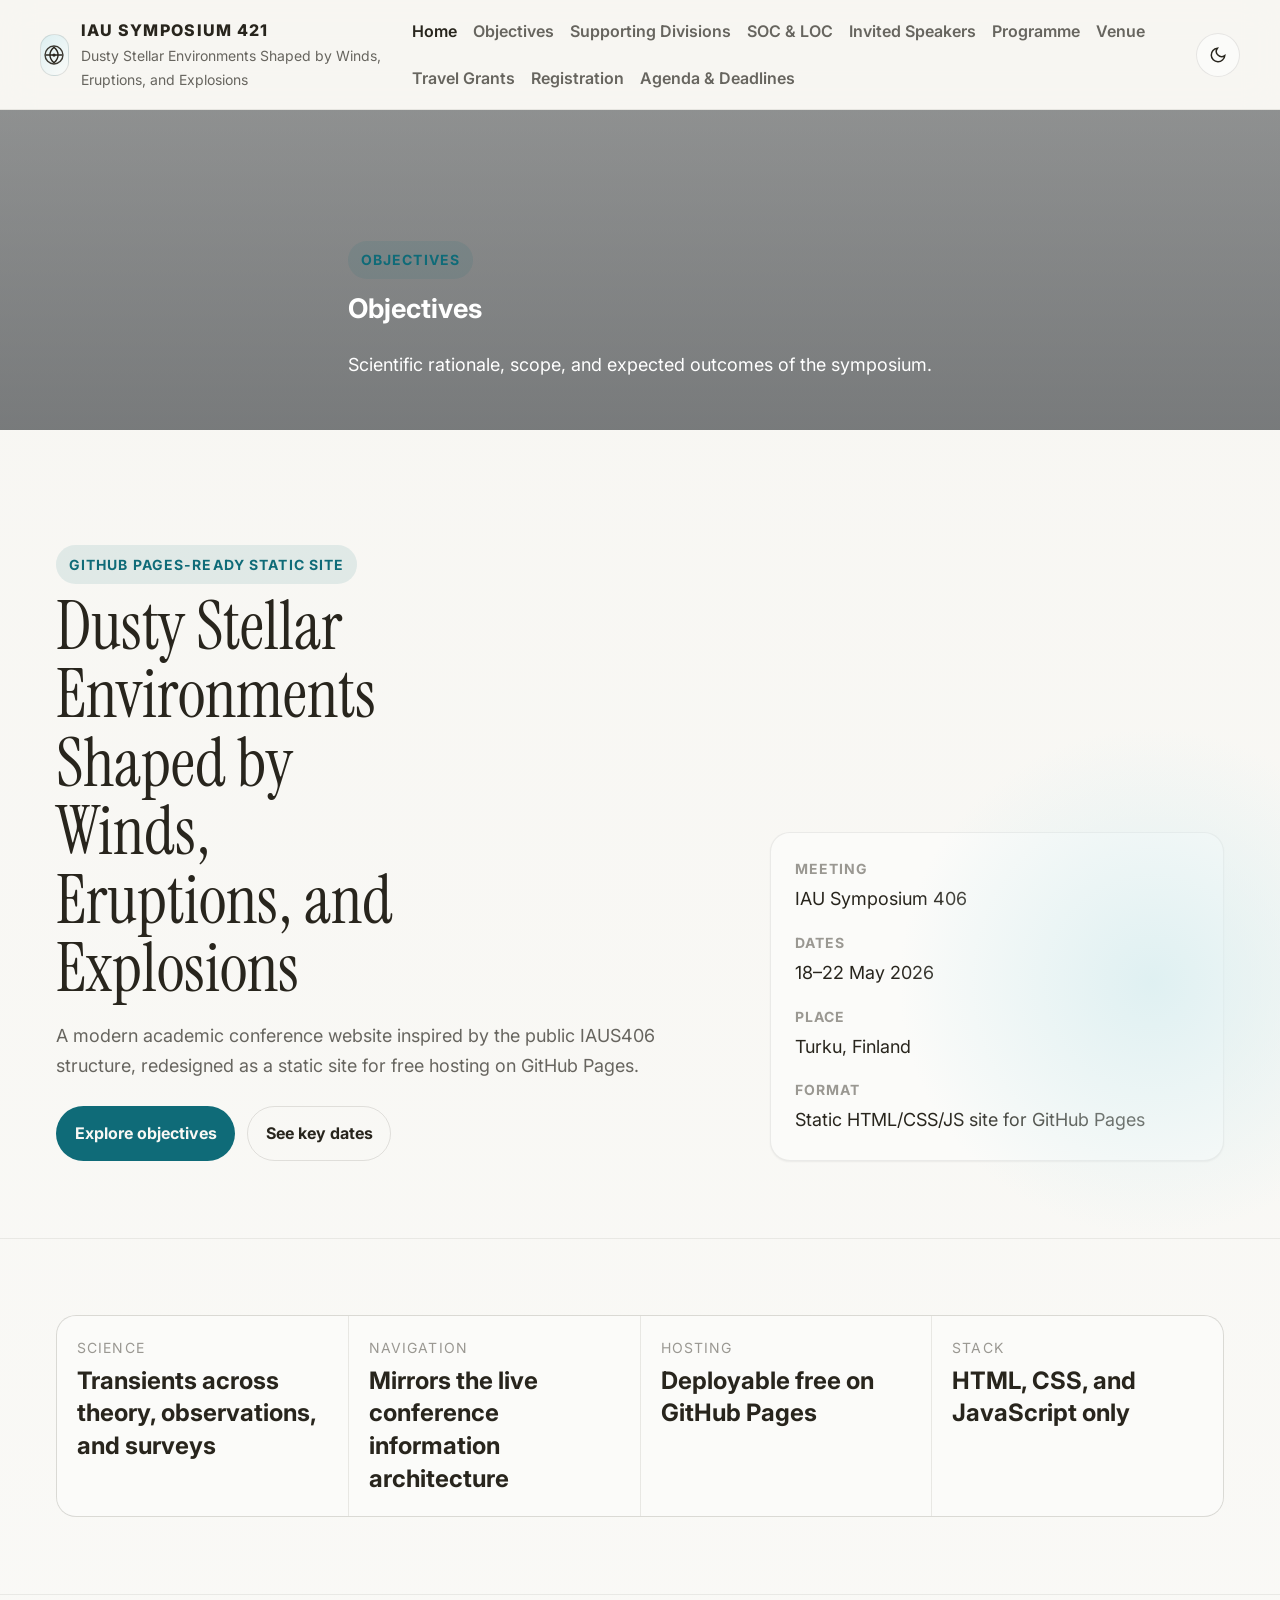
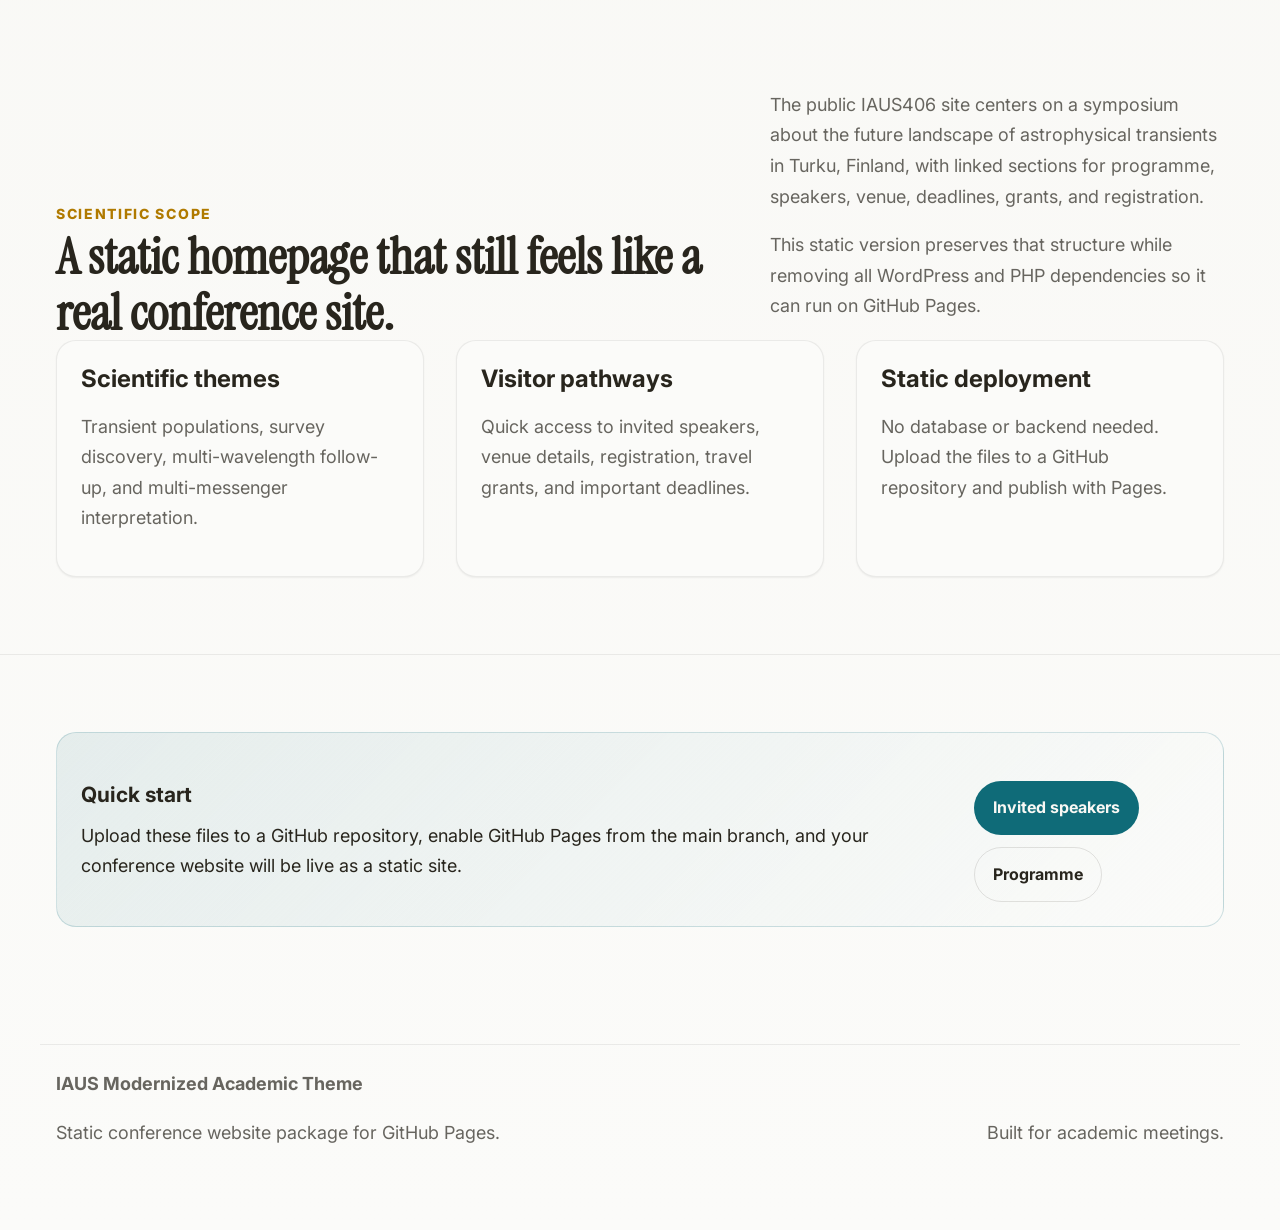
==== index.html @ 99f1e0ed "Update page-banner section with objectives-banner class" ====
<!doctype html>
<html lang="en" data-theme="light">
<head>
  <meta charset="utf-8">
  <meta name="viewport" content="width=device-width, initial-scale=1">
  <title>IAUS421</title>
  <meta name="description" content="Official website of IAU Symposium 421.">
  <link rel="preconnect" href="https://fonts.googleapis.com">
  <link rel="preconnect" href="https://fonts.gstatic.com" crossorigin>
  <link href="https://fonts.googleapis.com/css2?family=Instrument+Serif:ital@0;1&family=Inter:wght@400;500;600;700;800&display=swap" rel="stylesheet">
  <link rel="stylesheet" href="assets/style.css">
</head>
<body>
  <a class="skip-link" href="#content">Skip to content</a>
  <header class="site-header">
    <div class="site-shell header-inner">
      <a class="brand" href="index.html">
        <span class="brand-mark" aria-hidden="true">
          <svg viewBox="0 0 64 64" fill="none" xmlns="http://www.w3.org/2000/svg">
            <circle cx="32" cy="32" r="22" stroke="currentColor" stroke-width="3.5" opacity=".9"/>
            <path d="M13 32h38M32 13c6 5 10 12 10 19s-4 14-10 19c-6-5-10-12-10-19s4-14 10-19Z" stroke="currentColor" stroke-width="3.5" stroke-linecap="round" stroke-linejoin="round"/>
            <circle cx="32" cy="32" r="4" fill="currentColor"/>
          </svg>
        </span>
        <span>
          <span class="brand-title">IAU Symposium 421</span>
          <span class="brand-subtitle">Dusty Stellar Environments Shaped by Winds, Eruptions, and Explosions</span>
        </span>
      </a>
      <button class="menu-toggle" type="button" aria-expanded="false" aria-controls="primary-nav">☰</button>
      <nav id="primary-nav" class="primary-nav" aria-label="Primary navigation">
        <ul>
          <li><a href="index.html" aria-current="page">Home</a></li>
          <li><a href="objectives.html">Objectives</a></li>
          <li><a href="supporting-divisions.html">Supporting Divisions</a></li>
          <li><a href="soc-loc.html">SOC & LOC</a></li>
          <li><a href="invited-speakers.html">Invited Speakers</a></li>
          <li><a href="programme.html">Programme</a></li>
          <li><a href="venue.html">Venue</a></li>
          <li><a href="travel-grants.html">Travel Grants</a></li>
          <li><a href="registration.html">Registration</a></li>
          <li><a href="agenda-and-deadlines.html">Agenda & Deadlines</a></li>
        </ul>
      </nav>
      <button class="theme-toggle" type="button" data-theme-toggle aria-label="Toggle theme"></button>
    </div>
  </header>

  <section class="page-banner objectives-banner" style="--banner-image: url('assets/poster.jpg');">
   <div class="site-shell">
     <div class="page-banner-content">
       <span class="eyebrow">Objectives</span>
       <h1>Objectives</h1>
       <p>Scientific rationale, scope, and expected outcomes of the symposium.</p>
     </div>
    </div>
  </section>

  <main id="content">
    <section class="hero">
      <div class="site-shell hero-grid">
        <div>
          <span class="eyebrow">GitHub Pages-ready static site</span>
          <h1>Dusty Stellar Environments Shaped by Winds, Eruptions, and Explosions</h1>
          <p>A modern academic conference website inspired by the public IAUS406 structure, redesigned as a static site for free hosting on GitHub Pages.</p>
          <div class="button-row">
            <a class="button button-primary" href="objectives.html">Explore objectives</a>
            <a class="button button-secondary" href="agenda-and-deadlines.html">See key dates</a>
          </div>
        </div>
        <aside class="hero-card">
          <ul class="meta-list">
            <li><strong>Meeting</strong><span>IAU Symposium 406</span></li>
            <li><strong>Dates</strong><span>18–22 May 2026</span></li>
            <li><strong>Place</strong><span>Turku, Finland</span></li>
            <li><strong>Format</strong><span>Static HTML/CSS/JS site for GitHub Pages</span></li>
          </ul>
        </aside>
      </div>
    </section>

    <section class="section">
      <div class="site-shell">
        <div class="highlight-band">
          <div class="highlight-item"><span>Science</span><strong>Transients across theory, observations, and surveys</strong></div>
          <div class="highlight-item"><span>Navigation</span><strong>Mirrors the live conference information architecture</strong></div>
          <div class="highlight-item"><span>Hosting</span><strong>Deployable free on GitHub Pages</strong></div>
          <div class="highlight-item"><span>Stack</span><strong>HTML, CSS, and JavaScript only</strong></div>
        </div>
      </div>
    </section>

    <section class="section">
      <div class="site-shell">
        <div class="section-header">
          <div>
            <div class="section-kicker">Scientific scope</div>
            <h2 class="section-title">A static homepage that still feels like a real conference site.</h2>
          </div>
          <div class="section-lead prose">
            <p>The public IAUS406 site centers on a symposium about the future landscape of astrophysical transients in Turku, Finland, with linked sections for programme, speakers, venue, deadlines, grants, and registration.</p>
            <p>This static version preserves that structure while removing all WordPress and PHP dependencies so it can run on GitHub Pages.</p>
          </div>
        </div>
        <div class="grid-3">
          <article class="card"><h3>Scientific themes</h3><p>Transient populations, survey discovery, multi-wavelength follow-up, and multi-messenger interpretation.</p></article>
          <article class="card"><h3>Visitor pathways</h3><p>Quick access to invited speakers, venue details, registration, travel grants, and important deadlines.</p></article>
          <article class="card"><h3>Static deployment</h3><p>No database or backend needed. Upload the files to a GitHub repository and publish with Pages.</p></article>
        </div>
      </div>
    </section>

    <section class="section">
      <div class="site-shell">
        <div class="cta-panel">
          <div class="prose">
            <h3 style="margin:0 0 .5rem;">Quick start</h3>
            <p style="margin:0;">Upload these files to a GitHub repository, enable GitHub Pages from the main branch, and your conference website will be live as a static site.</p>
          </div>
          <div class="button-row">
            <a class="button button-primary" href="invited-speakers.html">Invited speakers</a>
            <a class="button button-secondary" href="programme.html">Programme</a>
          </div>
        </div>
      </div>
    </section>
  </main>

  <footer class="site-footer">
    <div class="site-shell footer-grid">
      <div>
        <strong>IAUS Modernized Academic Theme</strong>
        <p>Static conference website package for GitHub Pages.</p>
      </div>
      <div><p>Built for academic meetings.</p></div>
    </div>
  </footer>
  <script src="assets/script.js"></script>
</body>
</html>
---- assets/style.css ----
:root,[data-theme="light"]{--text-xs:clamp(.75rem,.7rem + .25vw,.875rem);--text-sm:clamp(.875rem,.8rem + .35vw,1rem);--text-base:clamp(1rem,.95rem + .25vw,1.125rem);--text-lg:clamp(1.125rem,1rem + .75vw,1.5rem);--text-xl:clamp(1.5rem,1.2rem + 1.25vw,2.25rem);--text-2xl:clamp(2rem,1.2rem + 2.5vw,3.5rem);--text-3xl:clamp(2.5rem,1rem + 4vw,5rem);--space-1:.25rem;--space-2:.5rem;--space-3:.75rem;--space-4:1rem;--space-5:1.25rem;--space-6:1.5rem;--space-8:2rem;--space-10:2.5rem;--space-12:3rem;--space-16:4rem;--space-20:5rem;--space-24:6rem;--color-bg:#f7f6f2;--color-surface:#fbfbf9;--color-surface-2:#f3f0ec;--color-border:#d4d1ca;--color-text:#28251d;--color-text-muted:#67655f;--color-text-faint:#9a9892;--color-text-inverse:#f9f8f4;--color-primary:#0f6b78;--color-primary-hover:#0b5560;--color-primary-soft:#dceff1;--color-accent:#b07a00;--shadow-sm:0 1px 2px rgba(20,20,20,.06);--shadow-md:0 10px 24px rgba(20,20,20,.08);--shadow-lg:0 18px 48px rgba(20,20,20,.12);--radius-md:.75rem;--radius-lg:1rem;--radius-xl:1.25rem;--radius-full:9999px;--font-display:'Instrument Serif',Georgia,serif;--font-body:'Inter',Arial,sans-serif;--content:1200px}
[data-theme="dark"]{--color-bg:#171614;--color-surface:#1d1c1a;--color-surface-2:#23211f;--color-border:#393836;--color-text:#e4e0d7;--color-text-muted:#b2aea4;--color-text-faint:#7a766e;--color-text-inverse:#1d1c1a;--color-primary:#63aebb;--color-primary-hover:#89c2cc;--color-primary-soft:#23373a;--color-accent:#e1b24a;--shadow-sm:0 1px 2px rgba(0,0,0,.2);--shadow-md:0 10px 24px rgba(0,0,0,.3);--shadow-lg:0 18px 48px rgba(0,0,0,.4)}
*{box-sizing:border-box}html{scroll-behavior:smooth}body{margin:0;min-height:100vh;font-family:var(--font-body);font-size:var(--text-base);line-height:1.7;color:var(--color-text);background:linear-gradient(180deg,var(--color-bg),var(--color-surface))}a{color:var(--color-primary);text-decoration:none}a:hover{color:var(--color-primary-hover)}img,svg{max-width:100%;display:block}:focus-visible{outline:2px solid var(--color-primary);outline-offset:3px}.site-shell{max-width:var(--content);margin:0 auto;padding:0 var(--space-4)}.skip-link{position:absolute;left:-999px;top:1rem;background:var(--color-primary);color:var(--color-text-inverse);padding:.75rem 1rem;border-radius:9999px;z-index:99}.skip-link:focus{left:1rem}.site-header{position:sticky;top:0;z-index:50;background:rgba(247,246,242,.88);backdrop-filter:blur(16px);border-bottom:1px solid rgba(40,37,29,.08)}[data-theme="dark"] .site-header{background:rgba(23,22,20,.88);border-bottom-color:rgba(255,255,255,.08)}.header-inner{display:flex;align-items:center;justify-content:space-between;gap:var(--space-4);padding:var(--space-4) 0}.brand{display:flex;align-items:center;gap:var(--space-3);color:var(--color-text)}.brand-mark{width:42px;height:42px;border:1px solid rgba(40,37,29,.12);border-radius:14px;display:grid;place-items:center;background:linear-gradient(135deg,var(--color-primary-soft),var(--color-surface))}.brand-mark svg{width:26px;height:26px}.brand-title{display:block;font-size:var(--text-sm);font-weight:800;letter-spacing:.08em;text-transform:uppercase}.brand-subtitle{display:block;font-size:var(--text-xs);color:var(--color-text-muted)}.primary-nav ul{display:flex;gap:var(--space-4);list-style:none;margin:0;padding:0;flex-wrap:wrap}.primary-nav a{font-size:var(--text-sm);font-weight:600;color:var(--color-text-muted)}.primary-nav a[aria-current="page"],.primary-nav a:hover{color:var(--color-text)}.theme-toggle,.menu-toggle{display:inline-flex;align-items:center;justify-content:center;min-width:44px;min-height:44px;border:1px solid rgba(40,37,29,.1);border-radius:9999px;background:var(--color-surface);color:var(--color-text)}.menu-toggle{display:none}.hero{padding:clamp(4rem,9vw,8rem) 0 clamp(2.5rem,6vw,5rem);position:relative;overflow:hidden}.hero::before{content:"";position:absolute;inset:auto -10% 0 auto;width:32rem;height:32rem;background:radial-gradient(circle,var(--color-primary-soft) 0%,transparent 70%);opacity:.9;pointer-events:none}.hero-grid,.section-header,.grid-3,.footer-grid{display:grid;grid-template-columns:1.2fr .8fr;gap:var(--space-8);align-items:end}.grid-3{grid-template-columns:repeat(3,minmax(0,1fr));align-items:stretch}.footer-grid{grid-template-columns:1fr auto}.eyebrow{display:inline-flex;align-items:center;gap:var(--space-2);padding:.45rem .8rem;border-radius:9999px;background:rgba(15,107,120,.1);color:var(--color-primary);font-size:var(--text-xs);font-weight:700;letter-spacing:.08em;text-transform:uppercase}.hero h1{margin:.5rem 0 1rem;font-family:var(--font-display);font-size:var(--text-3xl);line-height:1.02;font-weight:500;max-width:12ch}.hero p{max-width:62ch;color:var(--color-text-muted)}.hero-card,.card,.highlight-item{background:var(--color-surface);border:1px solid rgba(40,37,29,.08);border-radius:var(--radius-xl);box-shadow:var(--shadow-sm)}.hero-card,.card{padding:var(--space-6)}.meta-list{display:grid;gap:var(--space-4);margin:0;padding:0;list-style:none}.meta-list strong{display:block;font-size:var(--text-xs);text-transform:uppercase;letter-spacing:.08em;color:var(--color-text-faint);margin-bottom:.2rem}.section{padding:clamp(3rem,6vw,5rem) 0;border-top:1px solid rgba(40,37,29,.08)}.section-kicker{font-size:var(--text-xs);text-transform:uppercase;letter-spacing:.12em;color:var(--color-accent);font-weight:800}.section-title{font-family:var(--font-display);font-size:var(--text-2xl);line-height:1.08;margin:.25rem 0 0}.section-lead,.card p,.card li{color:var(--color-text-muted)}.card h3{margin:0 0 .75rem;font-size:var(--text-lg);line-height:1.2}.card ul{padding-left:1.2rem}.highlight-band{display:grid;grid-template-columns:repeat(4,minmax(0,1fr));gap:1px;background:rgba(40,37,29,.08);border-radius:var(--radius-xl);overflow:hidden;border:1px solid rgba(40,37,29,.08)}.highlight-item{padding:var(--space-5);border:none;border-radius:0;box-shadow:none}.highlight-item span{display:block;font-size:var(--text-xs);text-transform:uppercase;letter-spacing:.08em;color:var(--color-text-faint);margin-bottom:.35rem}.highlight-item strong{font-size:var(--text-lg);line-height:1.25}.cta-panel{display:flex;justify-content:space-between;align-items:center;gap:var(--space-6);padding:var(--space-6);background:linear-gradient(135deg,rgba(15,107,120,.09),var(--color-surface));border:1px solid rgba(15,107,120,.18);border-radius:var(--radius-xl)}.button-row{display:flex;gap:var(--space-3);flex-wrap:wrap;margin-top:1.5rem}.button{display:inline-flex;align-items:center;justify-content:center;min-height:44px;padding:.8rem 1.1rem;border-radius:9999px;font-size:var(--text-sm);font-weight:700;border:1px solid transparent}.button-primary{background:var(--color-primary);color:var(--color-text-inverse)}.button-primary:hover{background:var(--color-primary-hover);color:var(--color-text-inverse)}.button-secondary{background:transparent;border-color:rgba(40,37,29,.12);color:var(--color-text)}.site-footer{padding:var(--space-10) 0 var(--space-16);color:var(--color-text-muted)}.footer-grid{border-top:1px solid rgba(40,37,29,.08);padding-top:var(--space-6)}.prose > * + *{margin-top:1rem}@media (max-width:980px){.hero-grid,.section-header,.grid-3,.footer-grid{grid-template-columns:1fr}.highlight-band{grid-template-columns:1fr 1fr}.primary-nav{display:none;position:absolute;left:1rem;right:1rem;top:calc(100% + .5rem);padding:1rem;background:var(--color-surface);border:1px solid rgba(40,37,29,.1);border-radius:var(--radius-lg);box-shadow:var(--shadow-lg)}.primary-nav.is-open{display:block}.primary-nav ul{flex-direction:column;gap:var(--space-3)}.menu-toggle{display:inline-flex}}@media (max-width:640px){.highlight-band{grid-template-columns:1fr}.cta-panel{flex-direction:column;align-items:flex-start}.hero h1{max-width:none}}
.page-banner {
  min-height: 320px;
  display: flex;
  align-items: end;
  padding: clamp(3rem, 8vw, 6rem) 0 2rem;
  background-image:
    linear-gradient(rgba(15, 20, 25, 0.45), rgba(15, 20, 25, 0.55)),
    var(--banner-image);
  background-size: cover;
  background-position: center;
  background-repeat: no-repeat;
}
.page-banner.objectives-banner {
  background-position: center 35%;
}
.page-banner-content {
  color: white;
  max-width: 60rem;
}

.page-banner-content h1 {
  margin: 0.4rem 0 0.6rem;
}
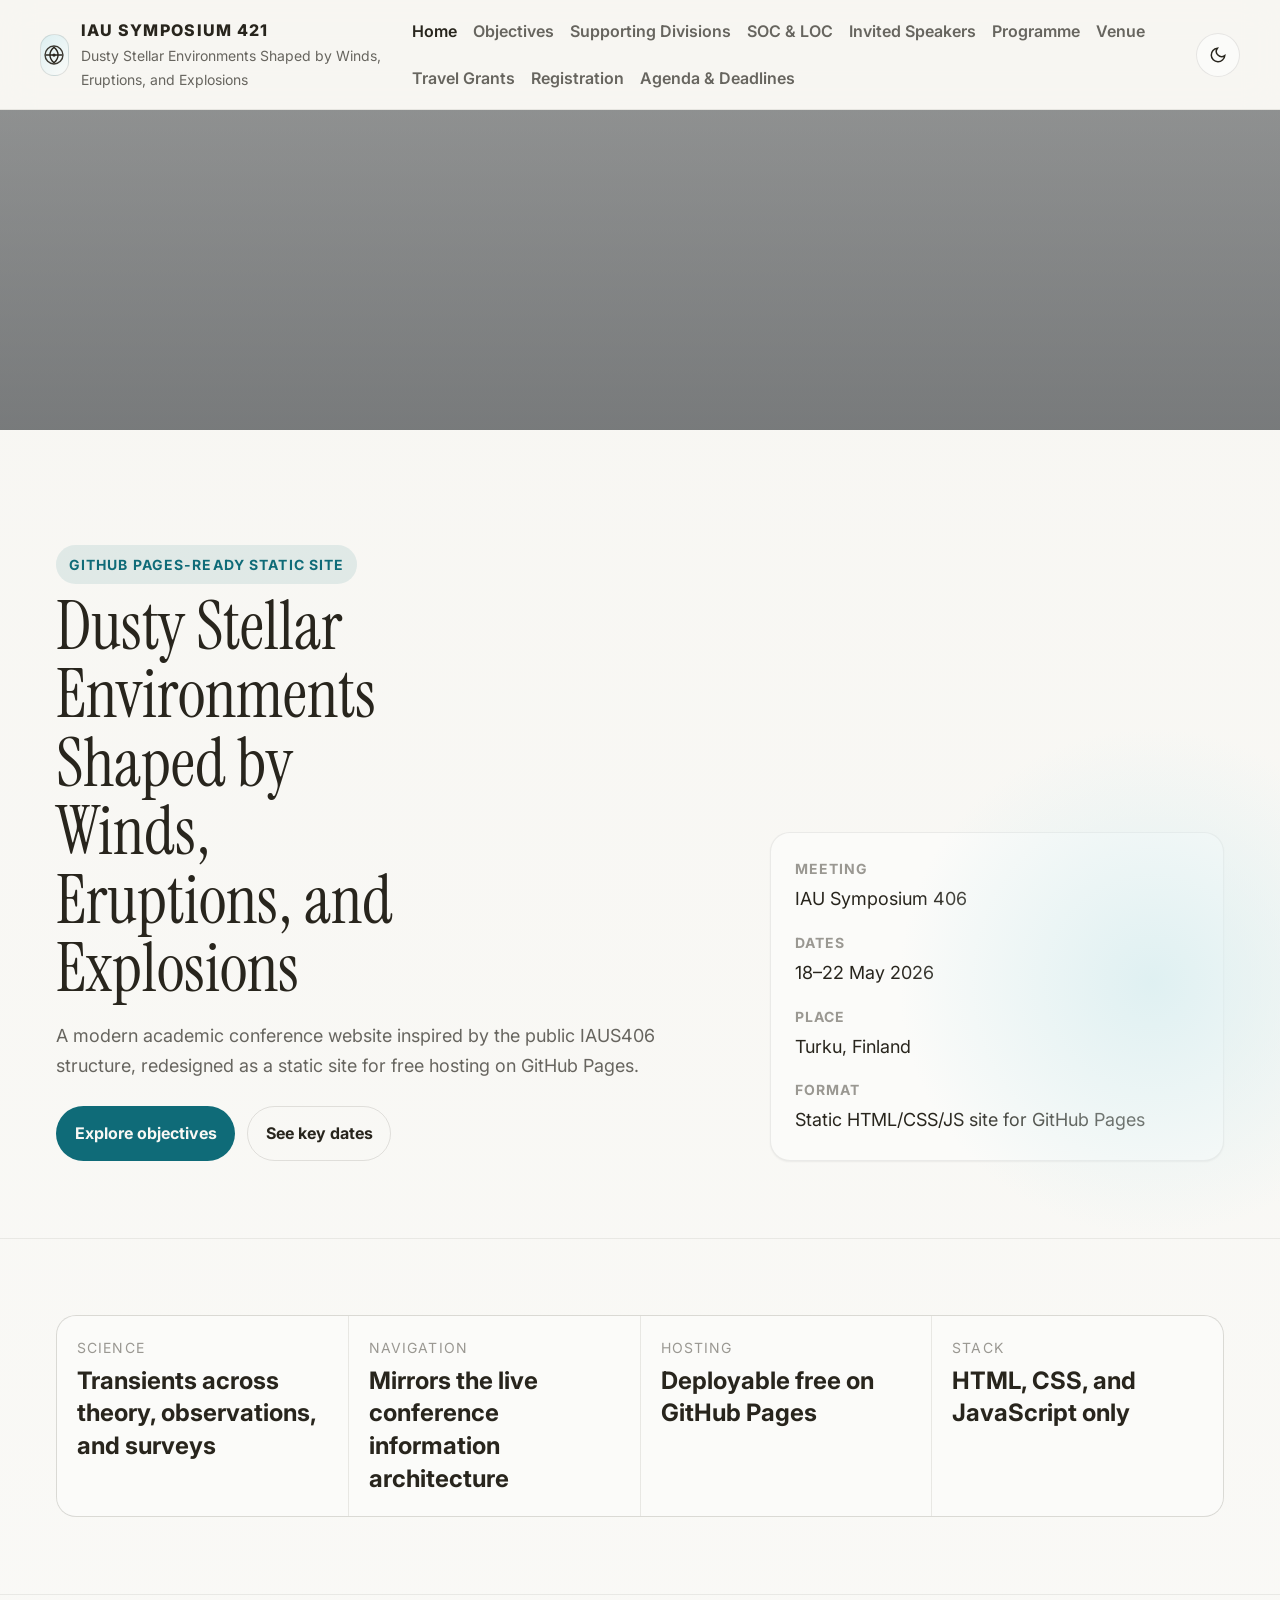
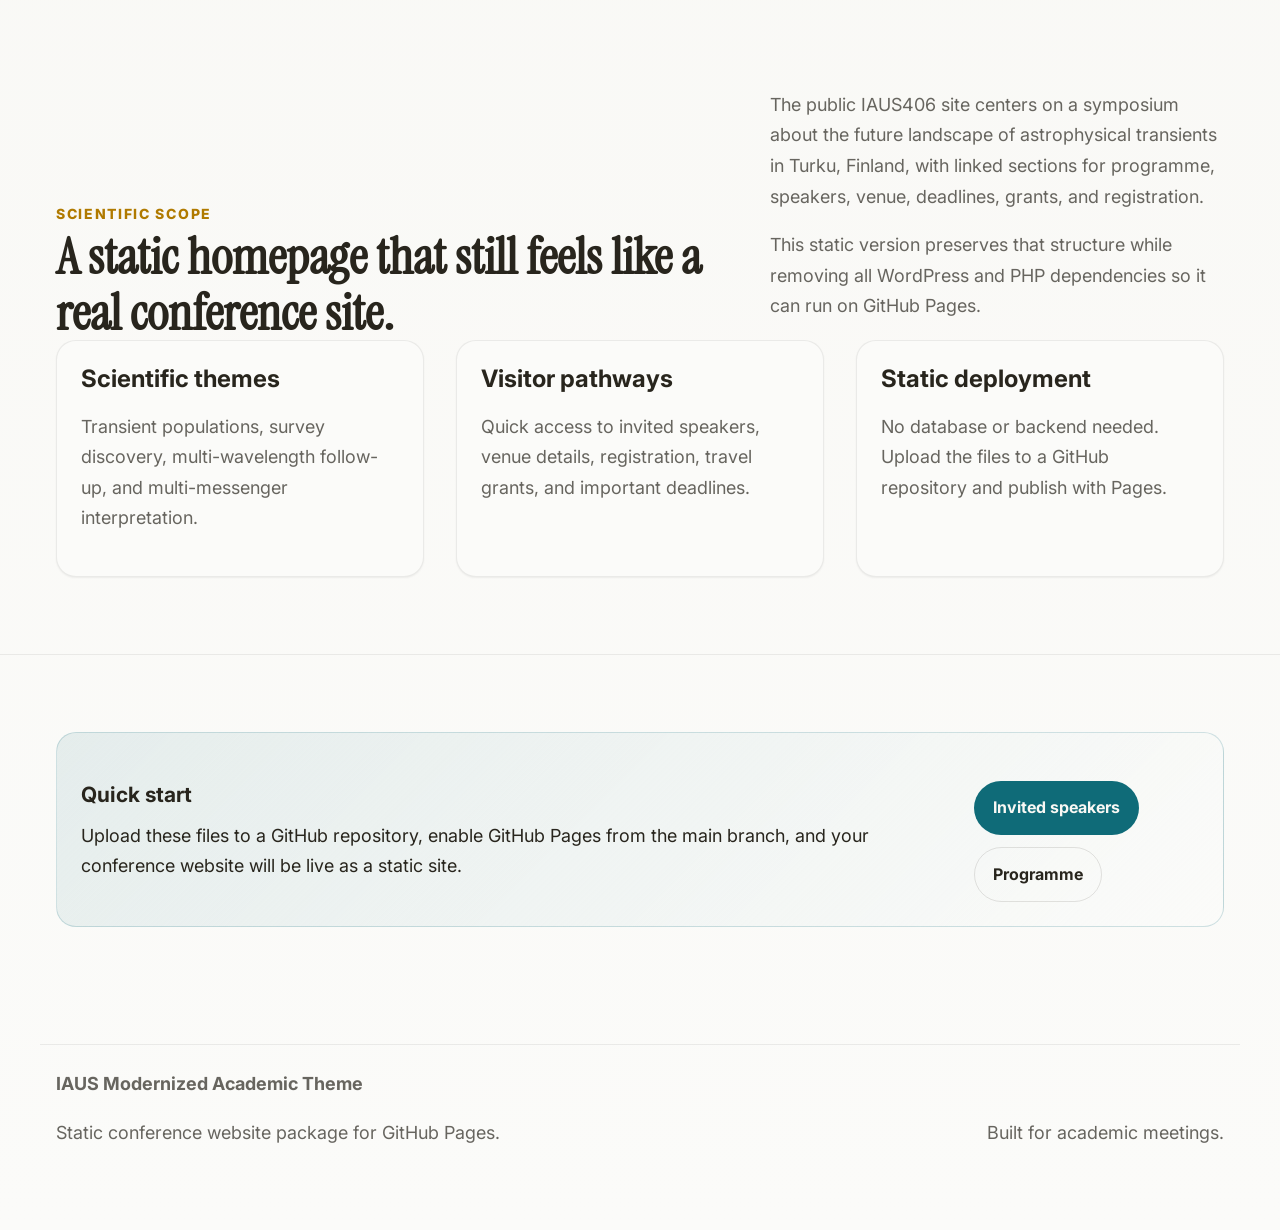
==== commit 938e811a: "Update page banner section with new header image Replaced the page banner section with a new image-o" ====
--- a/index.html
+++ b/index.html
@@ -46,14 +46,7 @@
     </div>
   </header>
 
-  <section class="page-banner objectives-banner" style="--banner-image: url('assets/poster.jpg');">
-   <div class="site-shell">
-     <div class="page-banner-content">
-       <span class="eyebrow">Objectives</span>
-       <h1>Objectives</h1>
-       <p>Scientific rationale, scope, and expected outcomes of the symposium.</p>
-     </div>
-    </div>
+  <section class="page-banner image-only" style="--banner-image: url('assets/header.jpg');" aria-label="Conference header image">  
   </section>
 
   <main id="content">
--- a/assets/style.css
+++ b/assets/style.css
@@ -13,9 +13,6 @@
   background-position: center;
   background-repeat: no-repeat;
 }
-.page-banner.objectives-banner {
-  background-position: center 35%;
-}
 .page-banner-content {
   color: white;
   max-width: 60rem;
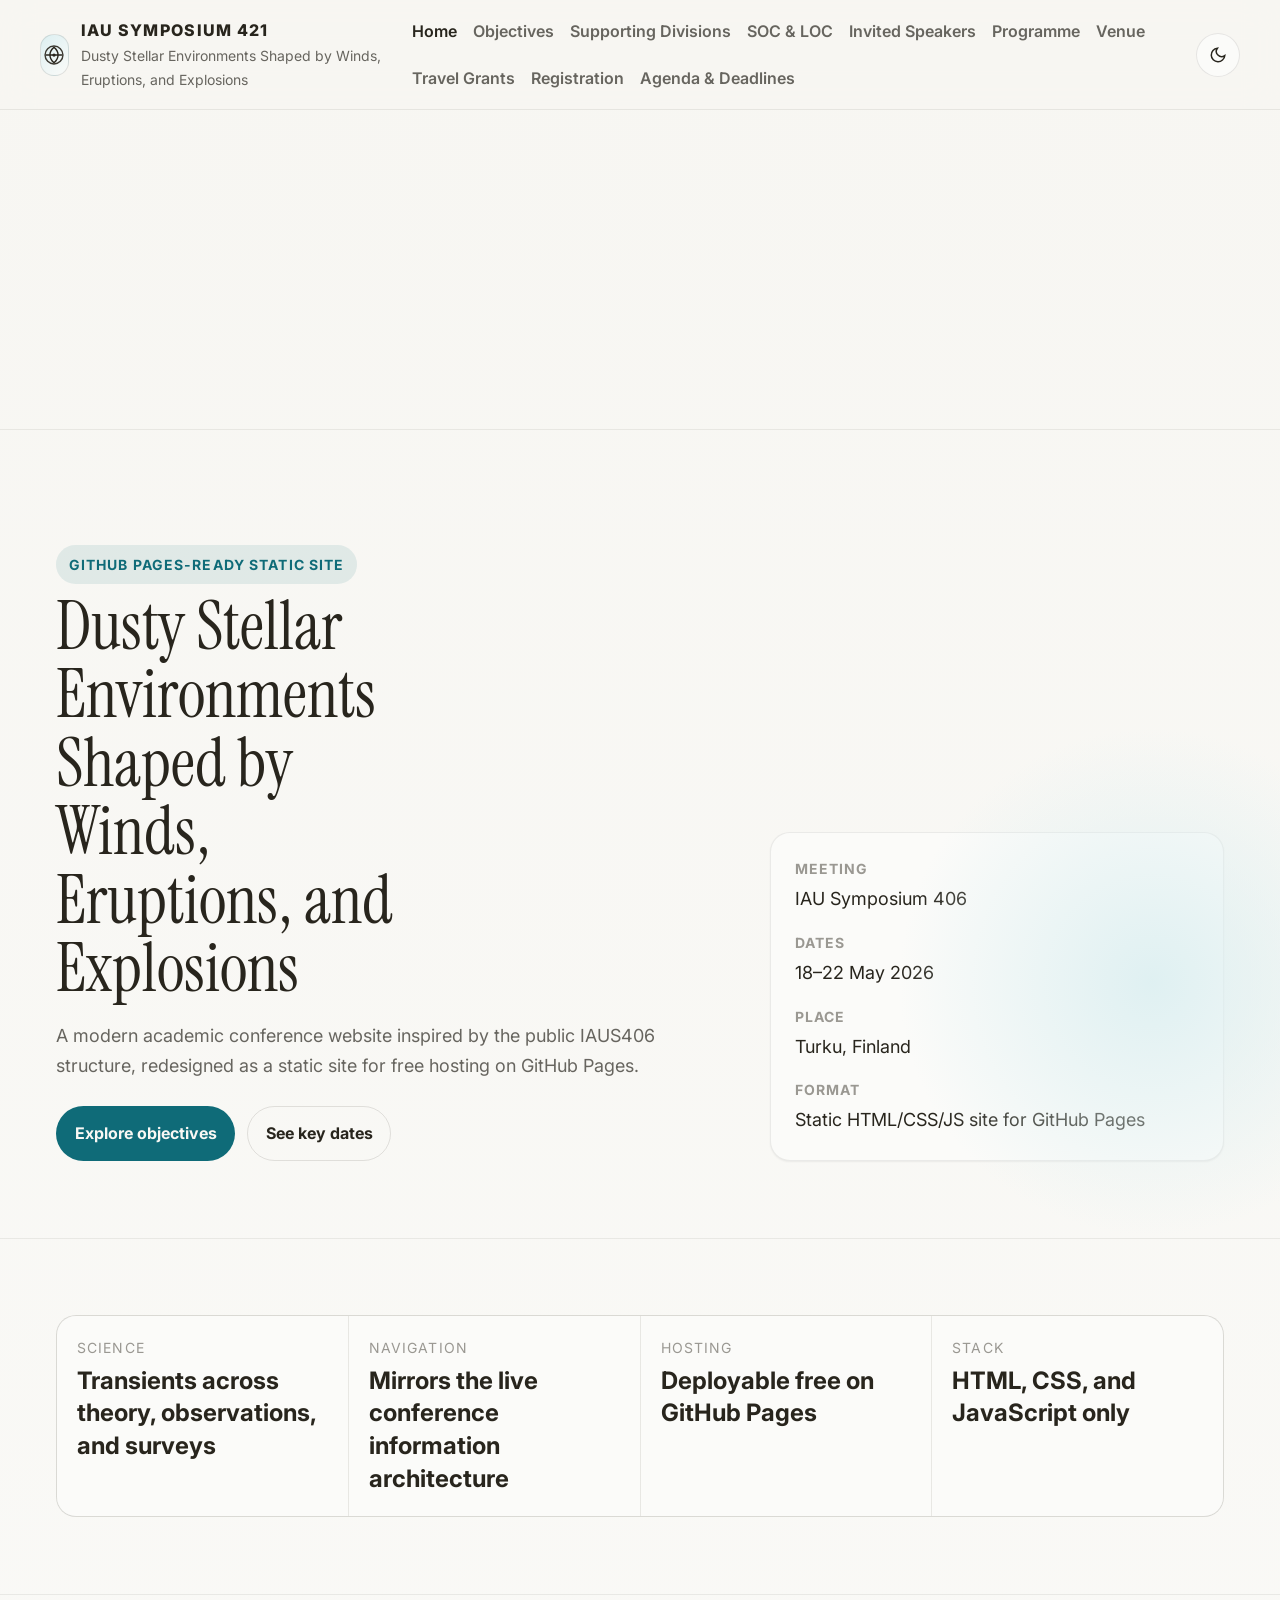
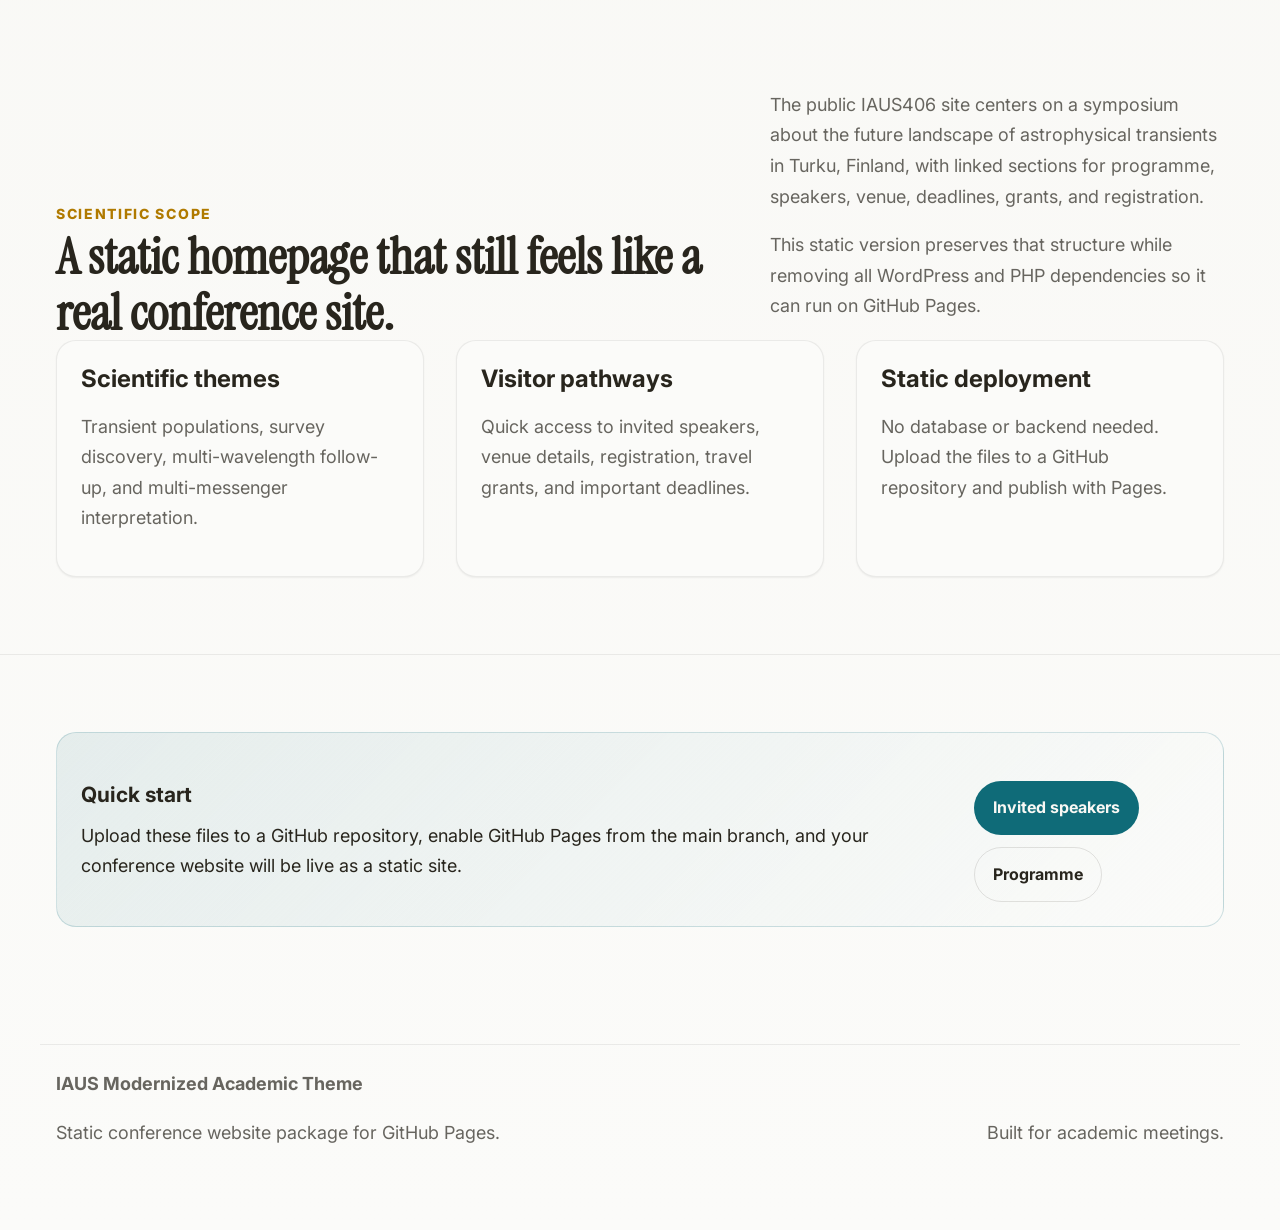
==== commit c4c4792c: "Change banner image URL to relative path Updated the banner image URL to use a relative path." ====
--- a/index.html
+++ b/index.html
@@ -46,7 +46,8 @@
     </div>
   </header>
 
-  <section class="page-banner image-only" style="--banner-image: url('assets/header.jpg');" aria-label="Conference header image">  
+  <section class="page-banner image-only" style="--banner-image:
+    url('./assets/header.jpg');" aria-label="Conference header image">  
   </section>
 
   <main id="content">
--- a/assets/style.css
+++ b/assets/style.css
@@ -1,17 +1,13 @@
 :root,[data-theme="light"]{--text-xs:clamp(.75rem,.7rem + .25vw,.875rem);--text-sm:clamp(.875rem,.8rem + .35vw,1rem);--text-base:clamp(1rem,.95rem + .25vw,1.125rem);--text-lg:clamp(1.125rem,1rem + .75vw,1.5rem);--text-xl:clamp(1.5rem,1.2rem + 1.25vw,2.25rem);--text-2xl:clamp(2rem,1.2rem + 2.5vw,3.5rem);--text-3xl:clamp(2.5rem,1rem + 4vw,5rem);--space-1:.25rem;--space-2:.5rem;--space-3:.75rem;--space-4:1rem;--space-5:1.25rem;--space-6:1.5rem;--space-8:2rem;--space-10:2.5rem;--space-12:3rem;--space-16:4rem;--space-20:5rem;--space-24:6rem;--color-bg:#f7f6f2;--color-surface:#fbfbf9;--color-surface-2:#f3f0ec;--color-border:#d4d1ca;--color-text:#28251d;--color-text-muted:#67655f;--color-text-faint:#9a9892;--color-text-inverse:#f9f8f4;--color-primary:#0f6b78;--color-primary-hover:#0b5560;--color-primary-soft:#dceff1;--color-accent:#b07a00;--shadow-sm:0 1px 2px rgba(20,20,20,.06);--shadow-md:0 10px 24px rgba(20,20,20,.08);--shadow-lg:0 18px 48px rgba(20,20,20,.12);--radius-md:.75rem;--radius-lg:1rem;--radius-xl:1.25rem;--radius-full:9999px;--font-display:'Instrument Serif',Georgia,serif;--font-body:'Inter',Arial,sans-serif;--content:1200px}
 [data-theme="dark"]{--color-bg:#171614;--color-surface:#1d1c1a;--color-surface-2:#23211f;--color-border:#393836;--color-text:#e4e0d7;--color-text-muted:#b2aea4;--color-text-faint:#7a766e;--color-text-inverse:#1d1c1a;--color-primary:#63aebb;--color-primary-hover:#89c2cc;--color-primary-soft:#23373a;--color-accent:#e1b24a;--shadow-sm:0 1px 2px rgba(0,0,0,.2);--shadow-md:0 10px 24px rgba(0,0,0,.3);--shadow-lg:0 18px 48px rgba(0,0,0,.4)}
 *{box-sizing:border-box}html{scroll-behavior:smooth}body{margin:0;min-height:100vh;font-family:var(--font-body);font-size:var(--text-base);line-height:1.7;color:var(--color-text);background:linear-gradient(180deg,var(--color-bg),var(--color-surface))}a{color:var(--color-primary);text-decoration:none}a:hover{color:var(--color-primary-hover)}img,svg{max-width:100%;display:block}:focus-visible{outline:2px solid var(--color-primary);outline-offset:3px}.site-shell{max-width:var(--content);margin:0 auto;padding:0 var(--space-4)}.skip-link{position:absolute;left:-999px;top:1rem;background:var(--color-primary);color:var(--color-text-inverse);padding:.75rem 1rem;border-radius:9999px;z-index:99}.skip-link:focus{left:1rem}.site-header{position:sticky;top:0;z-index:50;background:rgba(247,246,242,.88);backdrop-filter:blur(16px);border-bottom:1px solid rgba(40,37,29,.08)}[data-theme="dark"] .site-header{background:rgba(23,22,20,.88);border-bottom-color:rgba(255,255,255,.08)}.header-inner{display:flex;align-items:center;justify-content:space-between;gap:var(--space-4);padding:var(--space-4) 0}.brand{display:flex;align-items:center;gap:var(--space-3);color:var(--color-text)}.brand-mark{width:42px;height:42px;border:1px solid rgba(40,37,29,.12);border-radius:14px;display:grid;place-items:center;background:linear-gradient(135deg,var(--color-primary-soft),var(--color-surface))}.brand-mark svg{width:26px;height:26px}.brand-title{display:block;font-size:var(--text-sm);font-weight:800;letter-spacing:.08em;text-transform:uppercase}.brand-subtitle{display:block;font-size:var(--text-xs);color:var(--color-text-muted)}.primary-nav ul{display:flex;gap:var(--space-4);list-style:none;margin:0;padding:0;flex-wrap:wrap}.primary-nav a{font-size:var(--text-sm);font-weight:600;color:var(--color-text-muted)}.primary-nav a[aria-current="page"],.primary-nav a:hover{color:var(--color-text)}.theme-toggle,.menu-toggle{display:inline-flex;align-items:center;justify-content:center;min-width:44px;min-height:44px;border:1px solid rgba(40,37,29,.1);border-radius:9999px;background:var(--color-surface);color:var(--color-text)}.menu-toggle{display:none}.hero{padding:clamp(4rem,9vw,8rem) 0 clamp(2.5rem,6vw,5rem);position:relative;overflow:hidden}.hero::before{content:"";position:absolute;inset:auto -10% 0 auto;width:32rem;height:32rem;background:radial-gradient(circle,var(--color-primary-soft) 0%,transparent 70%);opacity:.9;pointer-events:none}.hero-grid,.section-header,.grid-3,.footer-grid{display:grid;grid-template-columns:1.2fr .8fr;gap:var(--space-8);align-items:end}.grid-3{grid-template-columns:repeat(3,minmax(0,1fr));align-items:stretch}.footer-grid{grid-template-columns:1fr auto}.eyebrow{display:inline-flex;align-items:center;gap:var(--space-2);padding:.45rem .8rem;border-radius:9999px;background:rgba(15,107,120,.1);color:var(--color-primary);font-size:var(--text-xs);font-weight:700;letter-spacing:.08em;text-transform:uppercase}.hero h1{margin:.5rem 0 1rem;font-family:var(--font-display);font-size:var(--text-3xl);line-height:1.02;font-weight:500;max-width:12ch}.hero p{max-width:62ch;color:var(--color-text-muted)}.hero-card,.card,.highlight-item{background:var(--color-surface);border:1px solid rgba(40,37,29,.08);border-radius:var(--radius-xl);box-shadow:var(--shadow-sm)}.hero-card,.card{padding:var(--space-6)}.meta-list{display:grid;gap:var(--space-4);margin:0;padding:0;list-style:none}.meta-list strong{display:block;font-size:var(--text-xs);text-transform:uppercase;letter-spacing:.08em;color:var(--color-text-faint);margin-bottom:.2rem}.section{padding:clamp(3rem,6vw,5rem) 0;border-top:1px solid rgba(40,37,29,.08)}.section-kicker{font-size:var(--text-xs);text-transform:uppercase;letter-spacing:.12em;color:var(--color-accent);font-weight:800}.section-title{font-family:var(--font-display);font-size:var(--text-2xl);line-height:1.08;margin:.25rem 0 0}.section-lead,.card p,.card li{color:var(--color-text-muted)}.card h3{margin:0 0 .75rem;font-size:var(--text-lg);line-height:1.2}.card ul{padding-left:1.2rem}.highlight-band{display:grid;grid-template-columns:repeat(4,minmax(0,1fr));gap:1px;background:rgba(40,37,29,.08);border-radius:var(--radius-xl);overflow:hidden;border:1px solid rgba(40,37,29,.08)}.highlight-item{padding:var(--space-5);border:none;border-radius:0;box-shadow:none}.highlight-item span{display:block;font-size:var(--text-xs);text-transform:uppercase;letter-spacing:.08em;color:var(--color-text-faint);margin-bottom:.35rem}.highlight-item strong{font-size:var(--text-lg);line-height:1.25}.cta-panel{display:flex;justify-content:space-between;align-items:center;gap:var(--space-6);padding:var(--space-6);background:linear-gradient(135deg,rgba(15,107,120,.09),var(--color-surface));border:1px solid rgba(15,107,120,.18);border-radius:var(--radius-xl)}.button-row{display:flex;gap:var(--space-3);flex-wrap:wrap;margin-top:1.5rem}.button{display:inline-flex;align-items:center;justify-content:center;min-height:44px;padding:.8rem 1.1rem;border-radius:9999px;font-size:var(--text-sm);font-weight:700;border:1px solid transparent}.button-primary{background:var(--color-primary);color:var(--color-text-inverse)}.button-primary:hover{background:var(--color-primary-hover);color:var(--color-text-inverse)}.button-secondary{background:transparent;border-color:rgba(40,37,29,.12);color:var(--color-text)}.site-footer{padding:var(--space-10) 0 var(--space-16);color:var(--color-text-muted)}.footer-grid{border-top:1px solid rgba(40,37,29,.08);padding-top:var(--space-6)}.prose > * + *{margin-top:1rem}@media (max-width:980px){.hero-grid,.section-header,.grid-3,.footer-grid{grid-template-columns:1fr}.highlight-band{grid-template-columns:1fr 1fr}.primary-nav{display:none;position:absolute;left:1rem;right:1rem;top:calc(100% + .5rem);padding:1rem;background:var(--color-surface);border:1px solid rgba(40,37,29,.1);border-radius:var(--radius-lg);box-shadow:var(--shadow-lg)}.primary-nav.is-open{display:block}.primary-nav ul{flex-direction:column;gap:var(--space-3)}.menu-toggle{display:inline-flex}}@media (max-width:640px){.highlight-band{grid-template-columns:1fr}.cta-panel{flex-direction:column;align-items:flex-start}.hero h1{max-width:none}}
-.page-banner {
+.page-banner.image-only {
   min-height: 320px;
-  display: flex;
-  align-items: end;
-  padding: clamp(3rem, 8vw, 6rem) 0 2rem;
-  background-image:
-    linear-gradient(rgba(15, 20, 25, 0.45), rgba(15, 20, 25, 0.55)),
-    var(--banner-image);
+  background-image: var(--banner-image);
   background-size: cover;
   background-position: center;
   background-repeat: no-repeat;
+  border-bottom: 1px solid rgba(40, 37, 29, 0.08);
 }
 .page-banner-content {
   color: white;
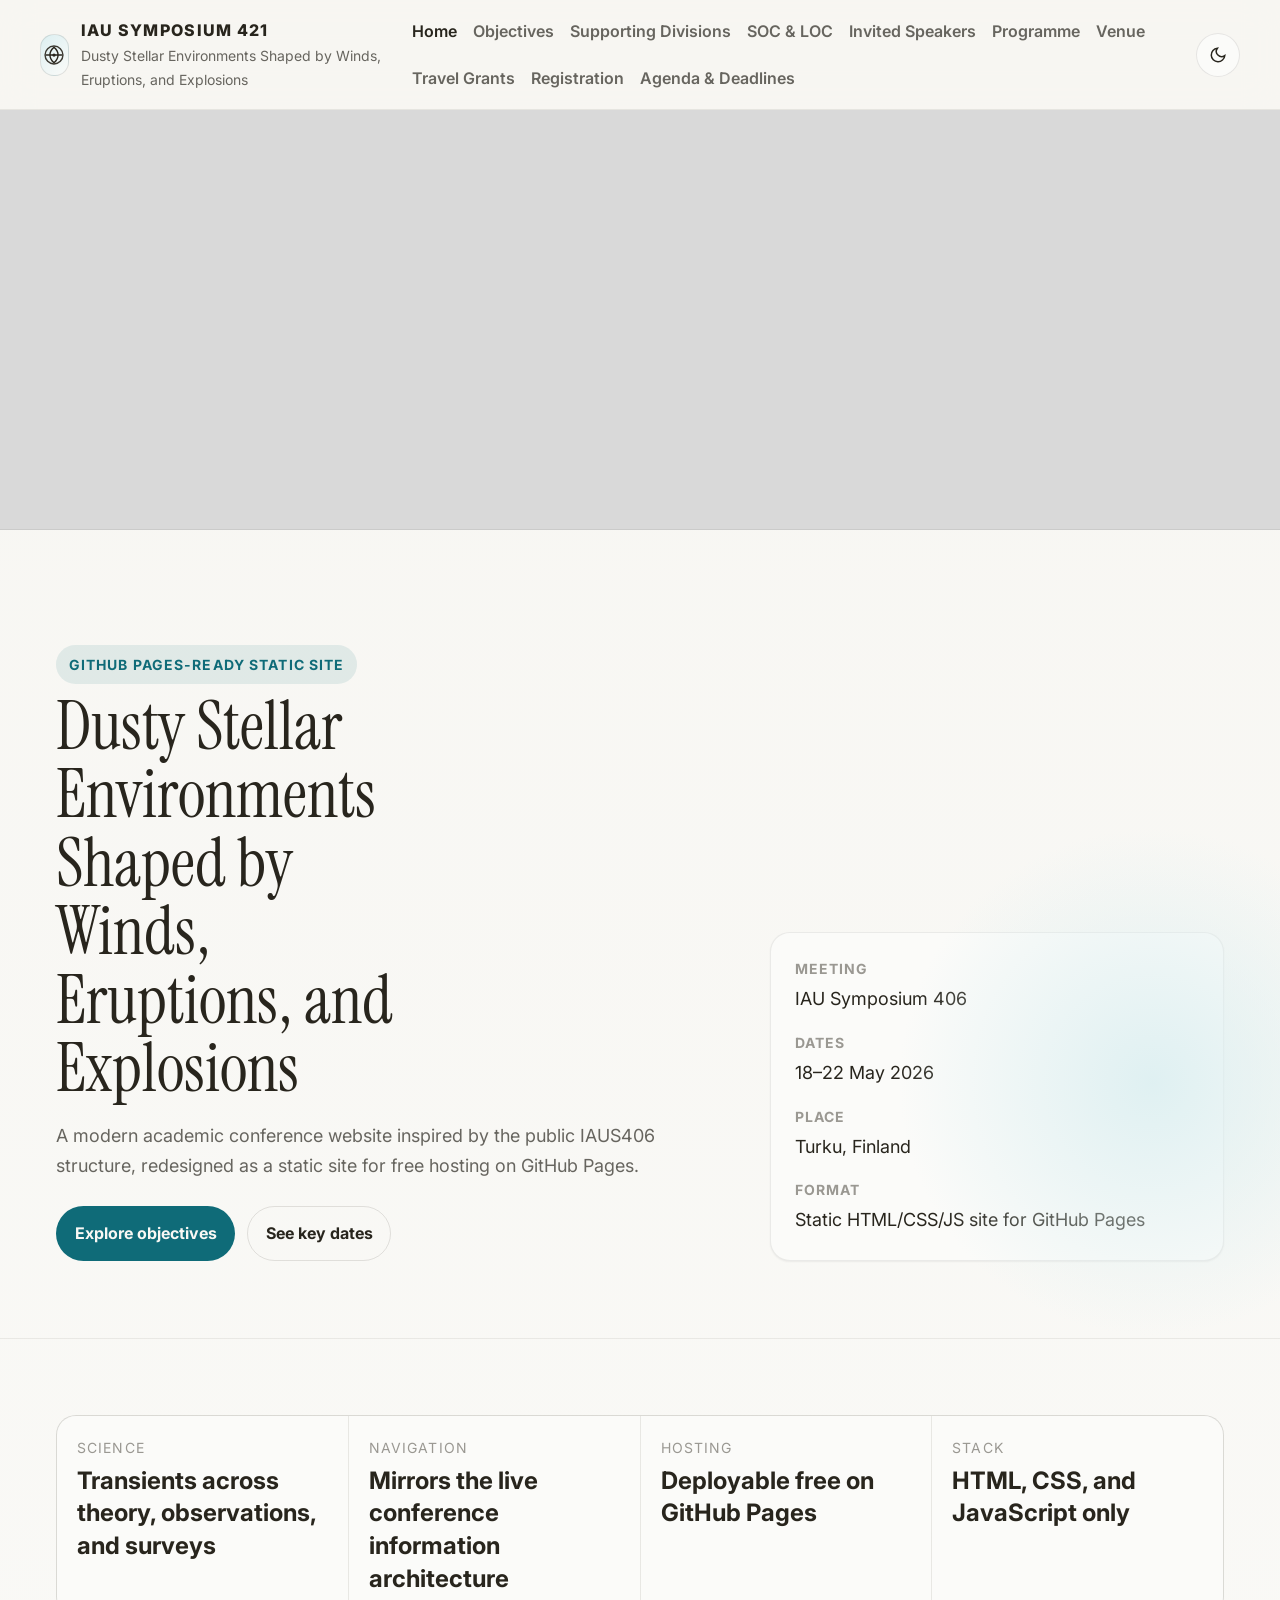
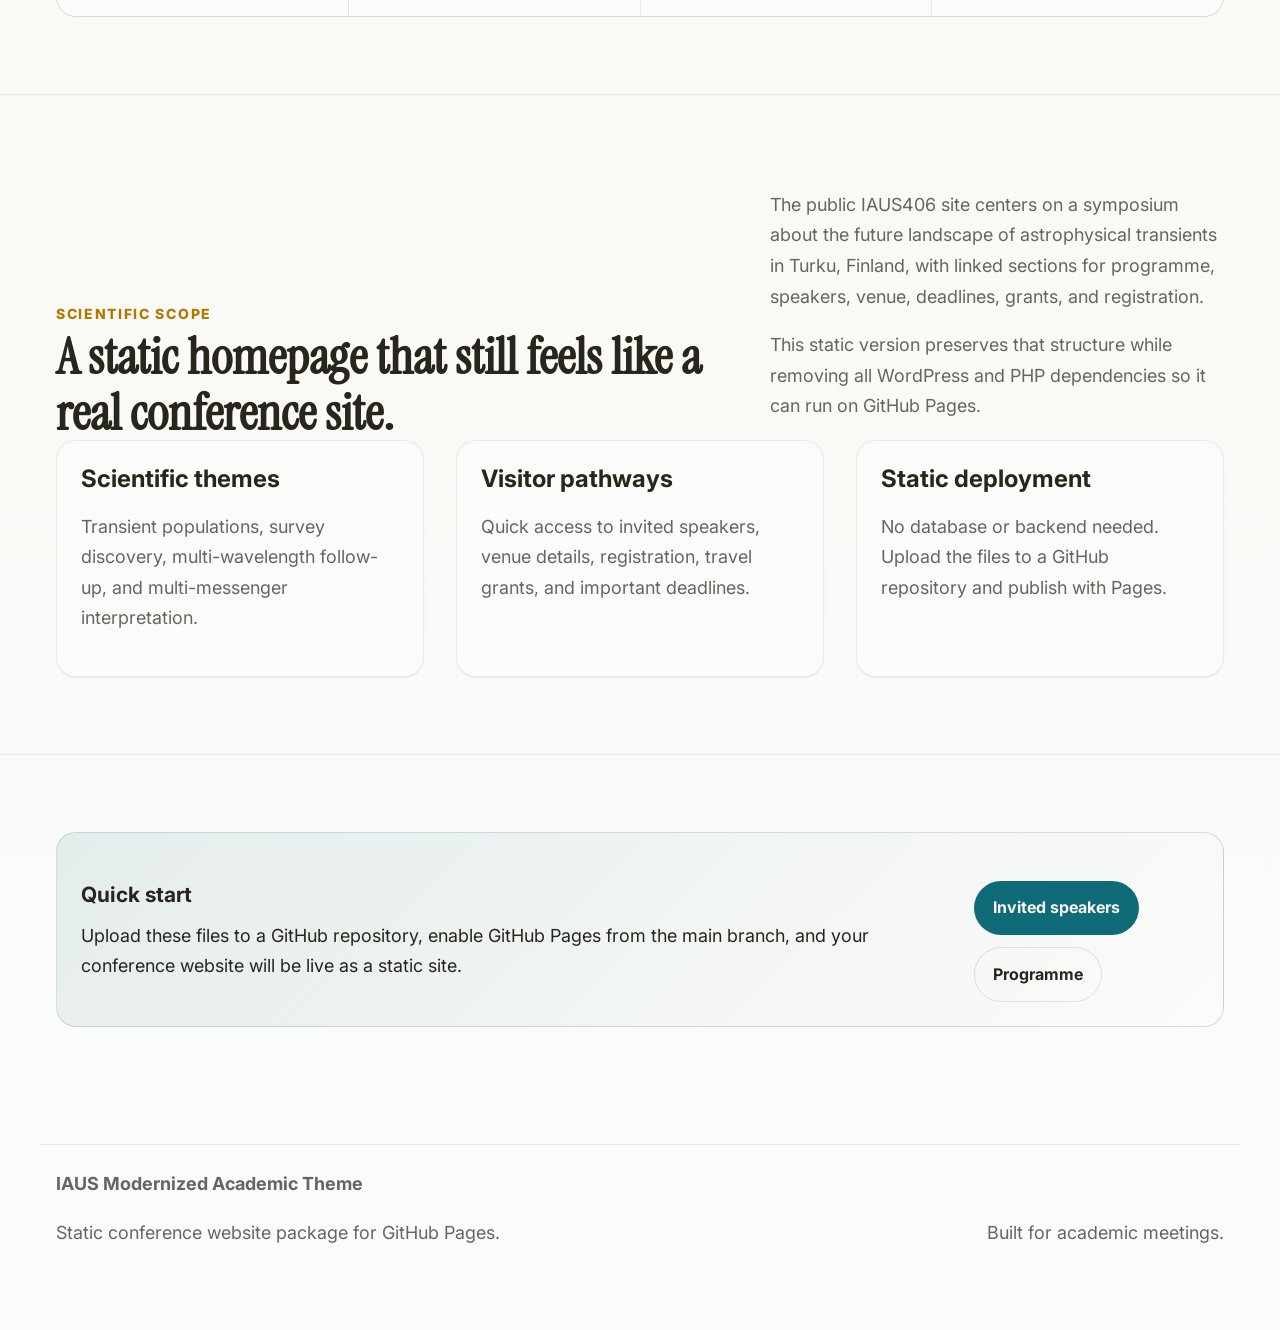
==== commit e8fa4a86: "Fix background-image style in page-banner section" ====
--- a/index.html
+++ b/index.html
@@ -46,9 +46,8 @@
     </div>
   </header>
 
-  <section class="page-banner image-only" style="--banner-image:
-    url('./assets/header.jpg');" aria-label="Conference header image">  
-  </section>
+  <section class="page-banner image-only" style="background-image:
+    url(''https://ssgmath.github.io/iaus-test/assets/poster.png'');" aria-label="Conference header image"></section>
 
   <main id="content">
     <section class="hero">
--- a/assets/style.css
+++ b/assets/style.css
@@ -1,12 +1,15 @@
 :root,[data-theme="light"]{--text-xs:clamp(.75rem,.7rem + .25vw,.875rem);--text-sm:clamp(.875rem,.8rem + .35vw,1rem);--text-base:clamp(1rem,.95rem + .25vw,1.125rem);--text-lg:clamp(1.125rem,1rem + .75vw,1.5rem);--text-xl:clamp(1.5rem,1.2rem + 1.25vw,2.25rem);--text-2xl:clamp(2rem,1.2rem + 2.5vw,3.5rem);--text-3xl:clamp(2.5rem,1rem + 4vw,5rem);--space-1:.25rem;--space-2:.5rem;--space-3:.75rem;--space-4:1rem;--space-5:1.25rem;--space-6:1.5rem;--space-8:2rem;--space-10:2.5rem;--space-12:3rem;--space-16:4rem;--space-20:5rem;--space-24:6rem;--color-bg:#f7f6f2;--color-surface:#fbfbf9;--color-surface-2:#f3f0ec;--color-border:#d4d1ca;--color-text:#28251d;--color-text-muted:#67655f;--color-text-faint:#9a9892;--color-text-inverse:#f9f8f4;--color-primary:#0f6b78;--color-primary-hover:#0b5560;--color-primary-soft:#dceff1;--color-accent:#b07a00;--shadow-sm:0 1px 2px rgba(20,20,20,.06);--shadow-md:0 10px 24px rgba(20,20,20,.08);--shadow-lg:0 18px 48px rgba(20,20,20,.12);--radius-md:.75rem;--radius-lg:1rem;--radius-xl:1.25rem;--radius-full:9999px;--font-display:'Instrument Serif',Georgia,serif;--font-body:'Inter',Arial,sans-serif;--content:1200px}
 [data-theme="dark"]{--color-bg:#171614;--color-surface:#1d1c1a;--color-surface-2:#23211f;--color-border:#393836;--color-text:#e4e0d7;--color-text-muted:#b2aea4;--color-text-faint:#7a766e;--color-text-inverse:#1d1c1a;--color-primary:#63aebb;--color-primary-hover:#89c2cc;--color-primary-soft:#23373a;--color-accent:#e1b24a;--shadow-sm:0 1px 2px rgba(0,0,0,.2);--shadow-md:0 10px 24px rgba(0,0,0,.3);--shadow-lg:0 18px 48px rgba(0,0,0,.4)}
 *{box-sizing:border-box}html{scroll-behavior:smooth}body{margin:0;min-height:100vh;font-family:var(--font-body);font-size:var(--text-base);line-height:1.7;color:var(--color-text);background:linear-gradient(180deg,var(--color-bg),var(--color-surface))}a{color:var(--color-primary);text-decoration:none}a:hover{color:var(--color-primary-hover)}img,svg{max-width:100%;display:block}:focus-visible{outline:2px solid var(--color-primary);outline-offset:3px}.site-shell{max-width:var(--content);margin:0 auto;padding:0 var(--space-4)}.skip-link{position:absolute;left:-999px;top:1rem;background:var(--color-primary);color:var(--color-text-inverse);padding:.75rem 1rem;border-radius:9999px;z-index:99}.skip-link:focus{left:1rem}.site-header{position:sticky;top:0;z-index:50;background:rgba(247,246,242,.88);backdrop-filter:blur(16px);border-bottom:1px solid rgba(40,37,29,.08)}[data-theme="dark"] .site-header{background:rgba(23,22,20,.88);border-bottom-color:rgba(255,255,255,.08)}.header-inner{display:flex;align-items:center;justify-content:space-between;gap:var(--space-4);padding:var(--space-4) 0}.brand{display:flex;align-items:center;gap:var(--space-3);color:var(--color-text)}.brand-mark{width:42px;height:42px;border:1px solid rgba(40,37,29,.12);border-radius:14px;display:grid;place-items:center;background:linear-gradient(135deg,var(--color-primary-soft),var(--color-surface))}.brand-mark svg{width:26px;height:26px}.brand-title{display:block;font-size:var(--text-sm);font-weight:800;letter-spacing:.08em;text-transform:uppercase}.brand-subtitle{display:block;font-size:var(--text-xs);color:var(--color-text-muted)}.primary-nav ul{display:flex;gap:var(--space-4);list-style:none;margin:0;padding:0;flex-wrap:wrap}.primary-nav a{font-size:var(--text-sm);font-weight:600;color:var(--color-text-muted)}.primary-nav a[aria-current="page"],.primary-nav a:hover{color:var(--color-text)}.theme-toggle,.menu-toggle{display:inline-flex;align-items:center;justify-content:center;min-width:44px;min-height:44px;border:1px solid rgba(40,37,29,.1);border-radius:9999px;background:var(--color-surface);color:var(--color-text)}.menu-toggle{display:none}.hero{padding:clamp(4rem,9vw,8rem) 0 clamp(2.5rem,6vw,5rem);position:relative;overflow:hidden}.hero::before{content:"";position:absolute;inset:auto -10% 0 auto;width:32rem;height:32rem;background:radial-gradient(circle,var(--color-primary-soft) 0%,transparent 70%);opacity:.9;pointer-events:none}.hero-grid,.section-header,.grid-3,.footer-grid{display:grid;grid-template-columns:1.2fr .8fr;gap:var(--space-8);align-items:end}.grid-3{grid-template-columns:repeat(3,minmax(0,1fr));align-items:stretch}.footer-grid{grid-template-columns:1fr auto}.eyebrow{display:inline-flex;align-items:center;gap:var(--space-2);padding:.45rem .8rem;border-radius:9999px;background:rgba(15,107,120,.1);color:var(--color-primary);font-size:var(--text-xs);font-weight:700;letter-spacing:.08em;text-transform:uppercase}.hero h1{margin:.5rem 0 1rem;font-family:var(--font-display);font-size:var(--text-3xl);line-height:1.02;font-weight:500;max-width:12ch}.hero p{max-width:62ch;color:var(--color-text-muted)}.hero-card,.card,.highlight-item{background:var(--color-surface);border:1px solid rgba(40,37,29,.08);border-radius:var(--radius-xl);box-shadow:var(--shadow-sm)}.hero-card,.card{padding:var(--space-6)}.meta-list{display:grid;gap:var(--space-4);margin:0;padding:0;list-style:none}.meta-list strong{display:block;font-size:var(--text-xs);text-transform:uppercase;letter-spacing:.08em;color:var(--color-text-faint);margin-bottom:.2rem}.section{padding:clamp(3rem,6vw,5rem) 0;border-top:1px solid rgba(40,37,29,.08)}.section-kicker{font-size:var(--text-xs);text-transform:uppercase;letter-spacing:.12em;color:var(--color-accent);font-weight:800}.section-title{font-family:var(--font-display);font-size:var(--text-2xl);line-height:1.08;margin:.25rem 0 0}.section-lead,.card p,.card li{color:var(--color-text-muted)}.card h3{margin:0 0 .75rem;font-size:var(--text-lg);line-height:1.2}.card ul{padding-left:1.2rem}.highlight-band{display:grid;grid-template-columns:repeat(4,minmax(0,1fr));gap:1px;background:rgba(40,37,29,.08);border-radius:var(--radius-xl);overflow:hidden;border:1px solid rgba(40,37,29,.08)}.highlight-item{padding:var(--space-5);border:none;border-radius:0;box-shadow:none}.highlight-item span{display:block;font-size:var(--text-xs);text-transform:uppercase;letter-spacing:.08em;color:var(--color-text-faint);margin-bottom:.35rem}.highlight-item strong{font-size:var(--text-lg);line-height:1.25}.cta-panel{display:flex;justify-content:space-between;align-items:center;gap:var(--space-6);padding:var(--space-6);background:linear-gradient(135deg,rgba(15,107,120,.09),var(--color-surface));border:1px solid rgba(15,107,120,.18);border-radius:var(--radius-xl)}.button-row{display:flex;gap:var(--space-3);flex-wrap:wrap;margin-top:1.5rem}.button{display:inline-flex;align-items:center;justify-content:center;min-height:44px;padding:.8rem 1.1rem;border-radius:9999px;font-size:var(--text-sm);font-weight:700;border:1px solid transparent}.button-primary{background:var(--color-primary);color:var(--color-text-inverse)}.button-primary:hover{background:var(--color-primary-hover);color:var(--color-text-inverse)}.button-secondary{background:transparent;border-color:rgba(40,37,29,.12);color:var(--color-text)}.site-footer{padding:var(--space-10) 0 var(--space-16);color:var(--color-text-muted)}.footer-grid{border-top:1px solid rgba(40,37,29,.08);padding-top:var(--space-6)}.prose > * + *{margin-top:1rem}@media (max-width:980px){.hero-grid,.section-header,.grid-3,.footer-grid{grid-template-columns:1fr}.highlight-band{grid-template-columns:1fr 1fr}.primary-nav{display:none;position:absolute;left:1rem;right:1rem;top:calc(100% + .5rem);padding:1rem;background:var(--color-surface);border:1px solid rgba(40,37,29,.1);border-radius:var(--radius-lg);box-shadow:var(--shadow-lg)}.primary-nav.is-open{display:block}.primary-nav ul{flex-direction:column;gap:var(--space-3)}.menu-toggle{display:inline-flex}}@media (max-width:640px){.highlight-band{grid-template-columns:1fr}.cta-panel{flex-direction:column;align-items:flex-start}.hero h1{max-width:none}}
+.page-banner,
 .page-banner.image-only {
-  min-height: 320px;
-  background-image: var(--banner-image);
+  width: 100%;
+  min-height: 420px;
+  display: block;
+  background-position: center center;
   background-size: cover;
-  background-position: center;
   background-repeat: no-repeat;
+  background-color: #d9d9d9;
   border-bottom: 1px solid rgba(40, 37, 29, 0.08);
 }
 .page-banner-content {
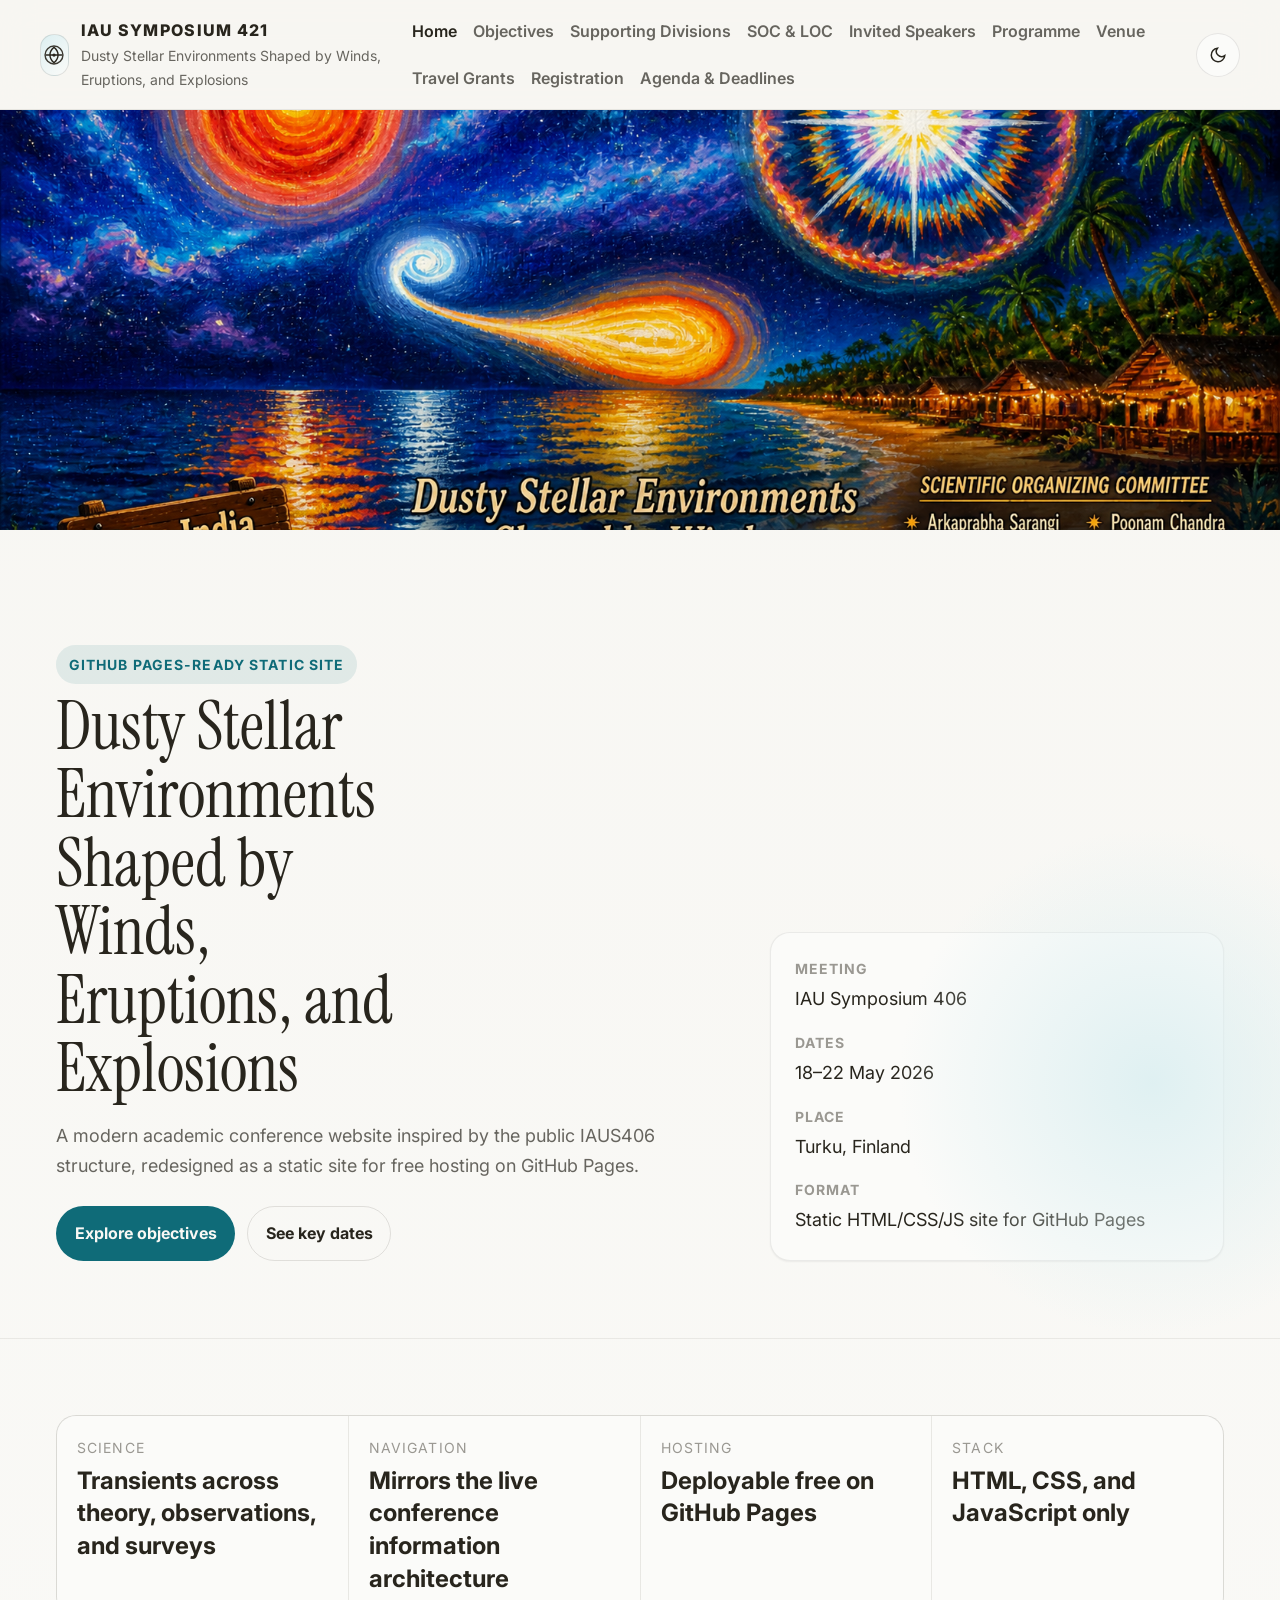
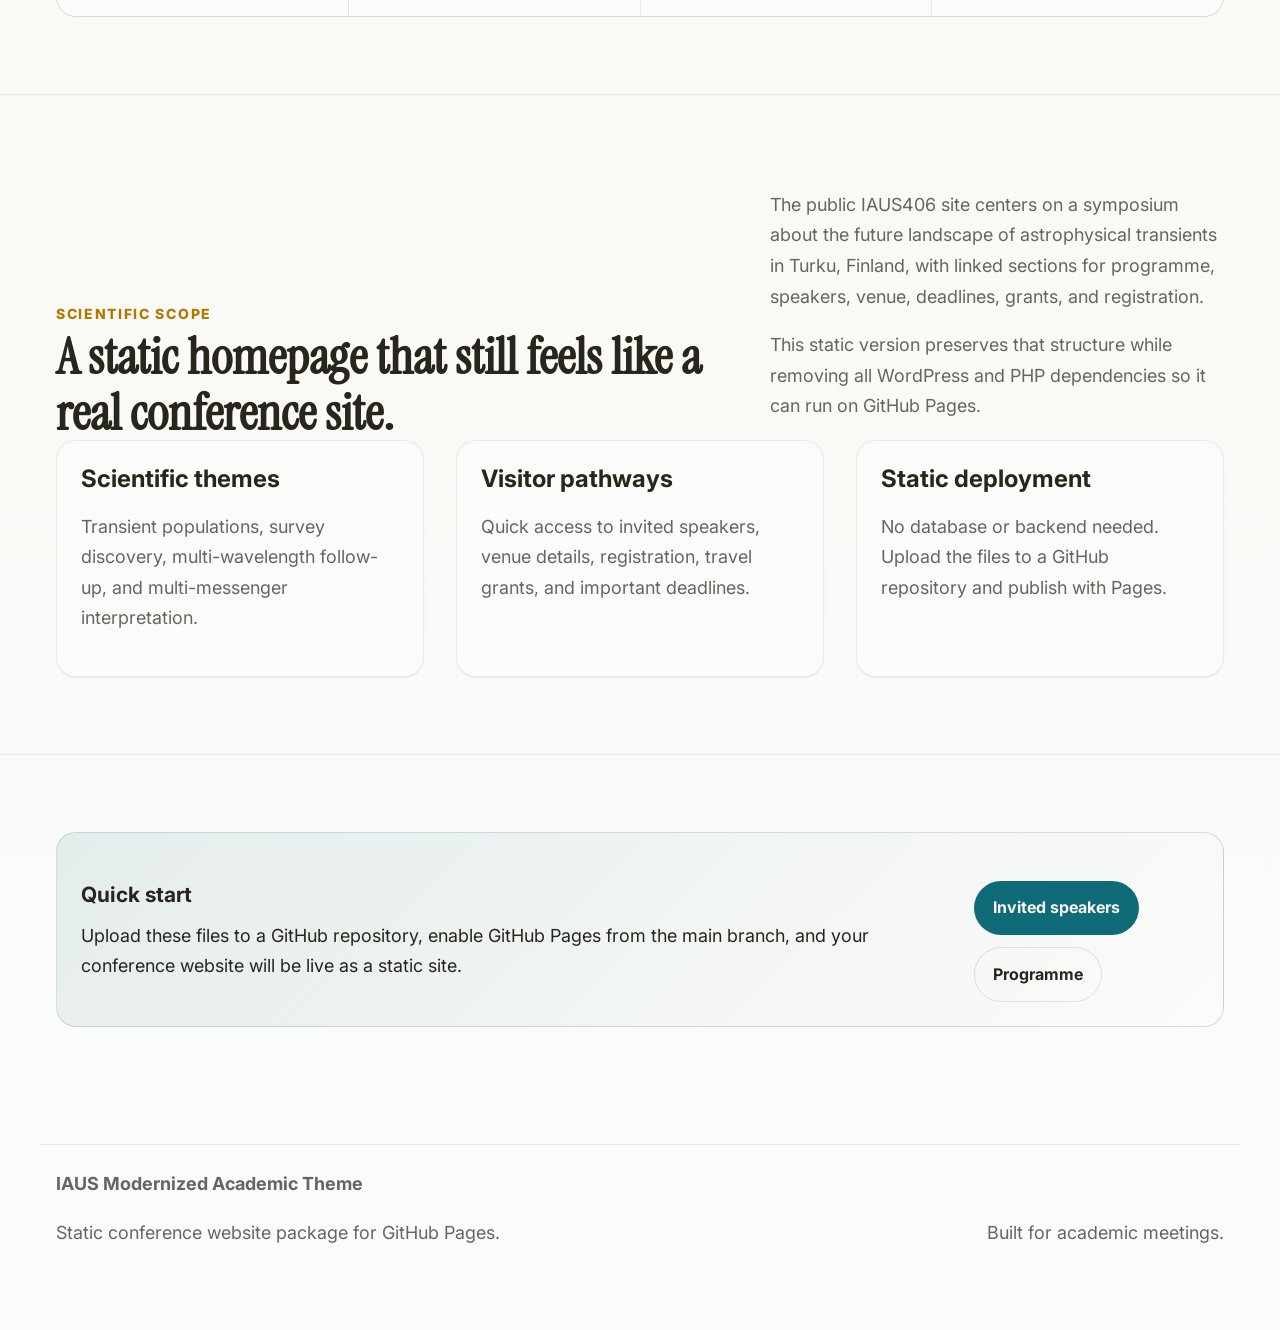
==== commit fcd6edc9: "Remove background image from page banner Removed background image from the conference header section" ====
--- a/index.html
+++ b/index.html
@@ -46,8 +46,8 @@
     </div>
   </header>
 
-  <section class="page-banner image-only" style="background-image:
-    url(''https://ssgmath.github.io/iaus-test/assets/poster.png'');" aria-label="Conference header image"></section>
+  <section class="page-banner image-only" aria-label="Conference header image">    
+  </section>
 
   <main id="content">
     <section class="hero">
--- a/assets/style.css
+++ b/assets/style.css
@@ -1,17 +1,7 @@
 :root,[data-theme="light"]{--text-xs:clamp(.75rem,.7rem + .25vw,.875rem);--text-sm:clamp(.875rem,.8rem + .35vw,1rem);--text-base:clamp(1rem,.95rem + .25vw,1.125rem);--text-lg:clamp(1.125rem,1rem + .75vw,1.5rem);--text-xl:clamp(1.5rem,1.2rem + 1.25vw,2.25rem);--text-2xl:clamp(2rem,1.2rem + 2.5vw,3.5rem);--text-3xl:clamp(2.5rem,1rem + 4vw,5rem);--space-1:.25rem;--space-2:.5rem;--space-3:.75rem;--space-4:1rem;--space-5:1.25rem;--space-6:1.5rem;--space-8:2rem;--space-10:2.5rem;--space-12:3rem;--space-16:4rem;--space-20:5rem;--space-24:6rem;--color-bg:#f7f6f2;--color-surface:#fbfbf9;--color-surface-2:#f3f0ec;--color-border:#d4d1ca;--color-text:#28251d;--color-text-muted:#67655f;--color-text-faint:#9a9892;--color-text-inverse:#f9f8f4;--color-primary:#0f6b78;--color-primary-hover:#0b5560;--color-primary-soft:#dceff1;--color-accent:#b07a00;--shadow-sm:0 1px 2px rgba(20,20,20,.06);--shadow-md:0 10px 24px rgba(20,20,20,.08);--shadow-lg:0 18px 48px rgba(20,20,20,.12);--radius-md:.75rem;--radius-lg:1rem;--radius-xl:1.25rem;--radius-full:9999px;--font-display:'Instrument Serif',Georgia,serif;--font-body:'Inter',Arial,sans-serif;--content:1200px}
 [data-theme="dark"]{--color-bg:#171614;--color-surface:#1d1c1a;--color-surface-2:#23211f;--color-border:#393836;--color-text:#e4e0d7;--color-text-muted:#b2aea4;--color-text-faint:#7a766e;--color-text-inverse:#1d1c1a;--color-primary:#63aebb;--color-primary-hover:#89c2cc;--color-primary-soft:#23373a;--color-accent:#e1b24a;--shadow-sm:0 1px 2px rgba(0,0,0,.2);--shadow-md:0 10px 24px rgba(0,0,0,.3);--shadow-lg:0 18px 48px rgba(0,0,0,.4)}
 *{box-sizing:border-box}html{scroll-behavior:smooth}body{margin:0;min-height:100vh;font-family:var(--font-body);font-size:var(--text-base);line-height:1.7;color:var(--color-text);background:linear-gradient(180deg,var(--color-bg),var(--color-surface))}a{color:var(--color-primary);text-decoration:none}a:hover{color:var(--color-primary-hover)}img,svg{max-width:100%;display:block}:focus-visible{outline:2px solid var(--color-primary);outline-offset:3px}.site-shell{max-width:var(--content);margin:0 auto;padding:0 var(--space-4)}.skip-link{position:absolute;left:-999px;top:1rem;background:var(--color-primary);color:var(--color-text-inverse);padding:.75rem 1rem;border-radius:9999px;z-index:99}.skip-link:focus{left:1rem}.site-header{position:sticky;top:0;z-index:50;background:rgba(247,246,242,.88);backdrop-filter:blur(16px);border-bottom:1px solid rgba(40,37,29,.08)}[data-theme="dark"] .site-header{background:rgba(23,22,20,.88);border-bottom-color:rgba(255,255,255,.08)}.header-inner{display:flex;align-items:center;justify-content:space-between;gap:var(--space-4);padding:var(--space-4) 0}.brand{display:flex;align-items:center;gap:var(--space-3);color:var(--color-text)}.brand-mark{width:42px;height:42px;border:1px solid rgba(40,37,29,.12);border-radius:14px;display:grid;place-items:center;background:linear-gradient(135deg,var(--color-primary-soft),var(--color-surface))}.brand-mark svg{width:26px;height:26px}.brand-title{display:block;font-size:var(--text-sm);font-weight:800;letter-spacing:.08em;text-transform:uppercase}.brand-subtitle{display:block;font-size:var(--text-xs);color:var(--color-text-muted)}.primary-nav ul{display:flex;gap:var(--space-4);list-style:none;margin:0;padding:0;flex-wrap:wrap}.primary-nav a{font-size:var(--text-sm);font-weight:600;color:var(--color-text-muted)}.primary-nav a[aria-current="page"],.primary-nav a:hover{color:var(--color-text)}.theme-toggle,.menu-toggle{display:inline-flex;align-items:center;justify-content:center;min-width:44px;min-height:44px;border:1px solid rgba(40,37,29,.1);border-radius:9999px;background:var(--color-surface);color:var(--color-text)}.menu-toggle{display:none}.hero{padding:clamp(4rem,9vw,8rem) 0 clamp(2.5rem,6vw,5rem);position:relative;overflow:hidden}.hero::before{content:"";position:absolute;inset:auto -10% 0 auto;width:32rem;height:32rem;background:radial-gradient(circle,var(--color-primary-soft) 0%,transparent 70%);opacity:.9;pointer-events:none}.hero-grid,.section-header,.grid-3,.footer-grid{display:grid;grid-template-columns:1.2fr .8fr;gap:var(--space-8);align-items:end}.grid-3{grid-template-columns:repeat(3,minmax(0,1fr));align-items:stretch}.footer-grid{grid-template-columns:1fr auto}.eyebrow{display:inline-flex;align-items:center;gap:var(--space-2);padding:.45rem .8rem;border-radius:9999px;background:rgba(15,107,120,.1);color:var(--color-primary);font-size:var(--text-xs);font-weight:700;letter-spacing:.08em;text-transform:uppercase}.hero h1{margin:.5rem 0 1rem;font-family:var(--font-display);font-size:var(--text-3xl);line-height:1.02;font-weight:500;max-width:12ch}.hero p{max-width:62ch;color:var(--color-text-muted)}.hero-card,.card,.highlight-item{background:var(--color-surface);border:1px solid rgba(40,37,29,.08);border-radius:var(--radius-xl);box-shadow:var(--shadow-sm)}.hero-card,.card{padding:var(--space-6)}.meta-list{display:grid;gap:var(--space-4);margin:0;padding:0;list-style:none}.meta-list strong{display:block;font-size:var(--text-xs);text-transform:uppercase;letter-spacing:.08em;color:var(--color-text-faint);margin-bottom:.2rem}.section{padding:clamp(3rem,6vw,5rem) 0;border-top:1px solid rgba(40,37,29,.08)}.section-kicker{font-size:var(--text-xs);text-transform:uppercase;letter-spacing:.12em;color:var(--color-accent);font-weight:800}.section-title{font-family:var(--font-display);font-size:var(--text-2xl);line-height:1.08;margin:.25rem 0 0}.section-lead,.card p,.card li{color:var(--color-text-muted)}.card h3{margin:0 0 .75rem;font-size:var(--text-lg);line-height:1.2}.card ul{padding-left:1.2rem}.highlight-band{display:grid;grid-template-columns:repeat(4,minmax(0,1fr));gap:1px;background:rgba(40,37,29,.08);border-radius:var(--radius-xl);overflow:hidden;border:1px solid rgba(40,37,29,.08)}.highlight-item{padding:var(--space-5);border:none;border-radius:0;box-shadow:none}.highlight-item span{display:block;font-size:var(--text-xs);text-transform:uppercase;letter-spacing:.08em;color:var(--color-text-faint);margin-bottom:.35rem}.highlight-item strong{font-size:var(--text-lg);line-height:1.25}.cta-panel{display:flex;justify-content:space-between;align-items:center;gap:var(--space-6);padding:var(--space-6);background:linear-gradient(135deg,rgba(15,107,120,.09),var(--color-surface));border:1px solid rgba(15,107,120,.18);border-radius:var(--radius-xl)}.button-row{display:flex;gap:var(--space-3);flex-wrap:wrap;margin-top:1.5rem}.button{display:inline-flex;align-items:center;justify-content:center;min-height:44px;padding:.8rem 1.1rem;border-radius:9999px;font-size:var(--text-sm);font-weight:700;border:1px solid transparent}.button-primary{background:var(--color-primary);color:var(--color-text-inverse)}.button-primary:hover{background:var(--color-primary-hover);color:var(--color-text-inverse)}.button-secondary{background:transparent;border-color:rgba(40,37,29,.12);color:var(--color-text)}.site-footer{padding:var(--space-10) 0 var(--space-16);color:var(--color-text-muted)}.footer-grid{border-top:1px solid rgba(40,37,29,.08);padding-top:var(--space-6)}.prose > * + *{margin-top:1rem}@media (max-width:980px){.hero-grid,.section-header,.grid-3,.footer-grid{grid-template-columns:1fr}.highlight-band{grid-template-columns:1fr 1fr}.primary-nav{display:none;position:absolute;left:1rem;right:1rem;top:calc(100% + .5rem);padding:1rem;background:var(--color-surface);border:1px solid rgba(40,37,29,.1);border-radius:var(--radius-lg);box-shadow:var(--shadow-lg)}.primary-nav.is-open{display:block}.primary-nav ul{flex-direction:column;gap:var(--space-3)}.menu-toggle{display:inline-flex}}@media (max-width:640px){.highlight-band{grid-template-columns:1fr}.cta-panel{flex-direction:column;align-items:flex-start}.hero h1{max-width:none}}
-.page-banner,
-.page-banner.image-only {
-  width: 100%;
-  min-height: 420px;
-  display: block;
-  background-position: center center;
-  background-size: cover;
-  background-repeat: no-repeat;
-  background-color: #d9d9d9;
-  border-bottom: 1px solid rgba(40, 37, 29, 0.08);
-}
+
 .page-banner-content {
   color: white;
   max-width: 60rem;
@@ -20,3 +10,12 @@
 .page-banner-content h1 {
   margin: 0.4rem 0 0.6rem;
 }
+
+.page-banner,
+.page-banner.image-only {
+  width: 100%;
+  height: 420px;
+  display: block;
+  background: url("https://ssgmath.github.io/iaus-test/assets/poster.png") center center / cover no-repeat !important;
+  border-bottom: 1px solid rgba(40, 37, 29, 0.08);
+}
